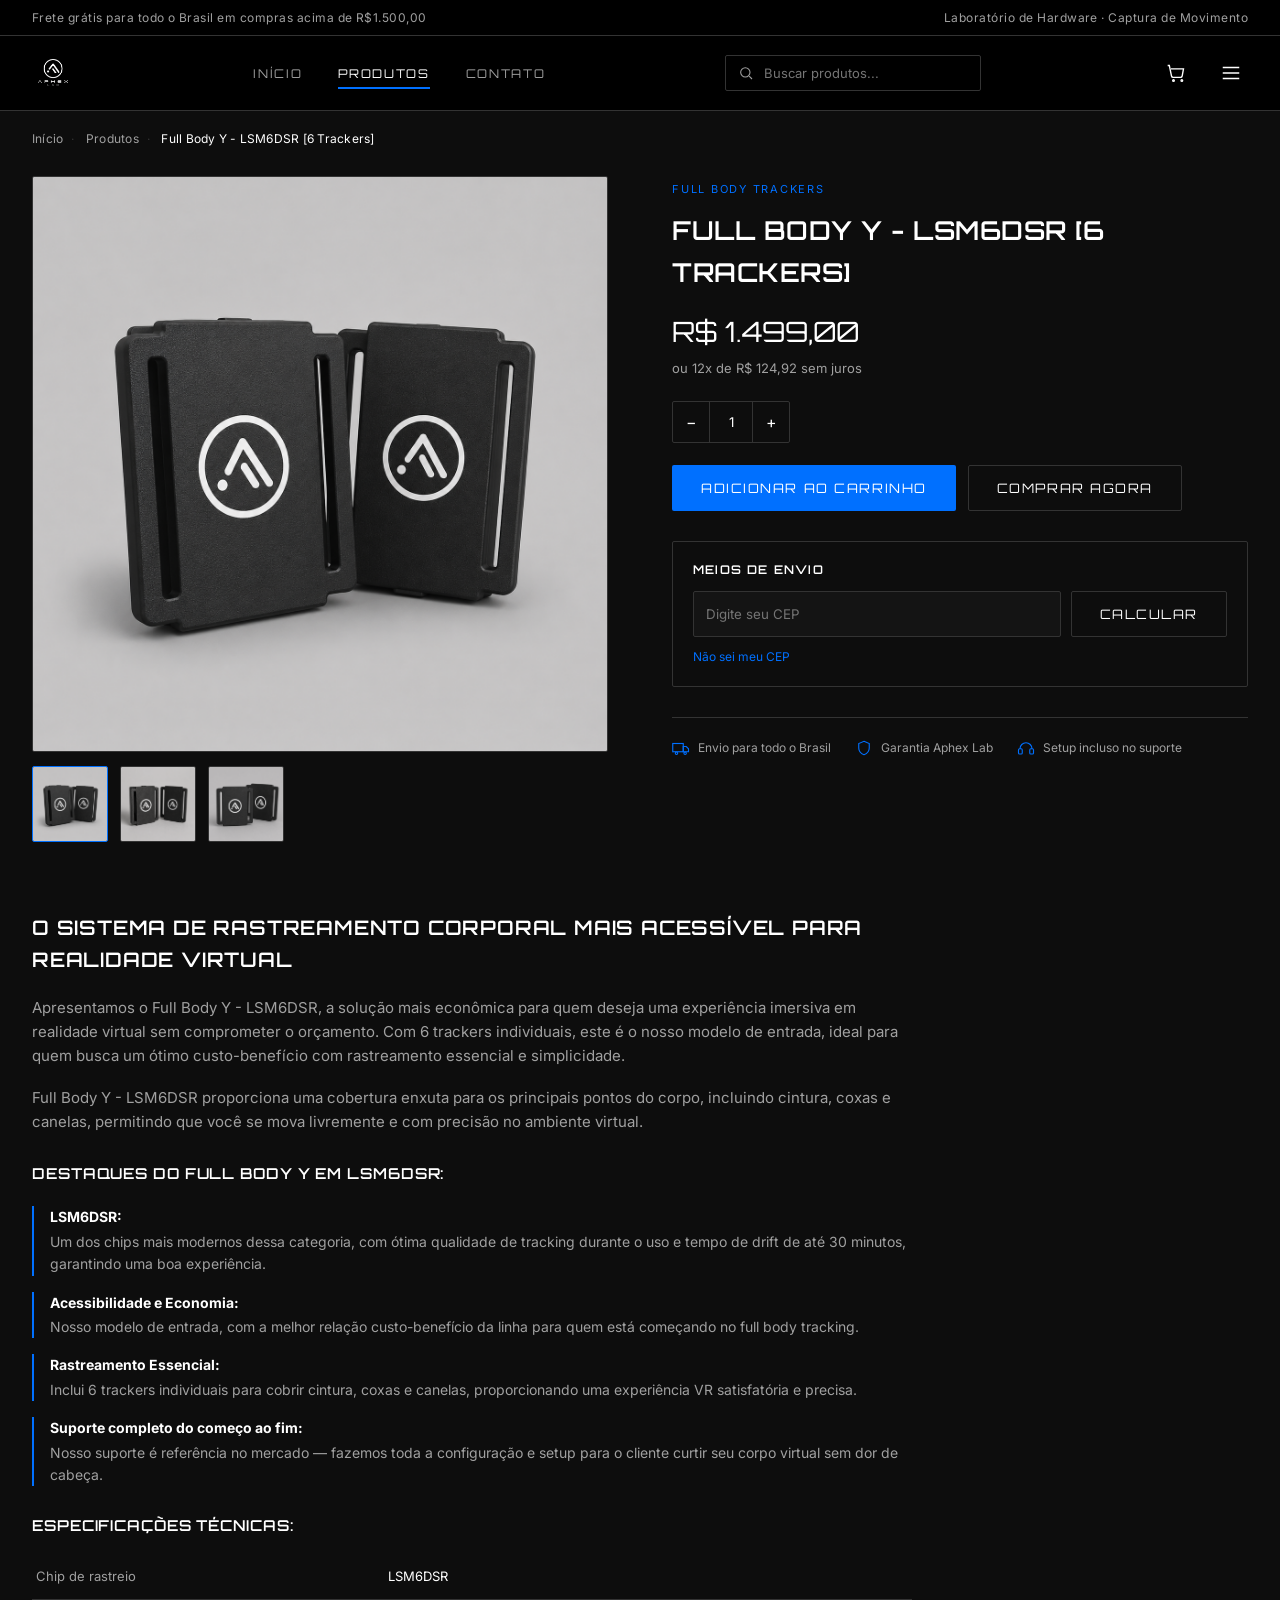
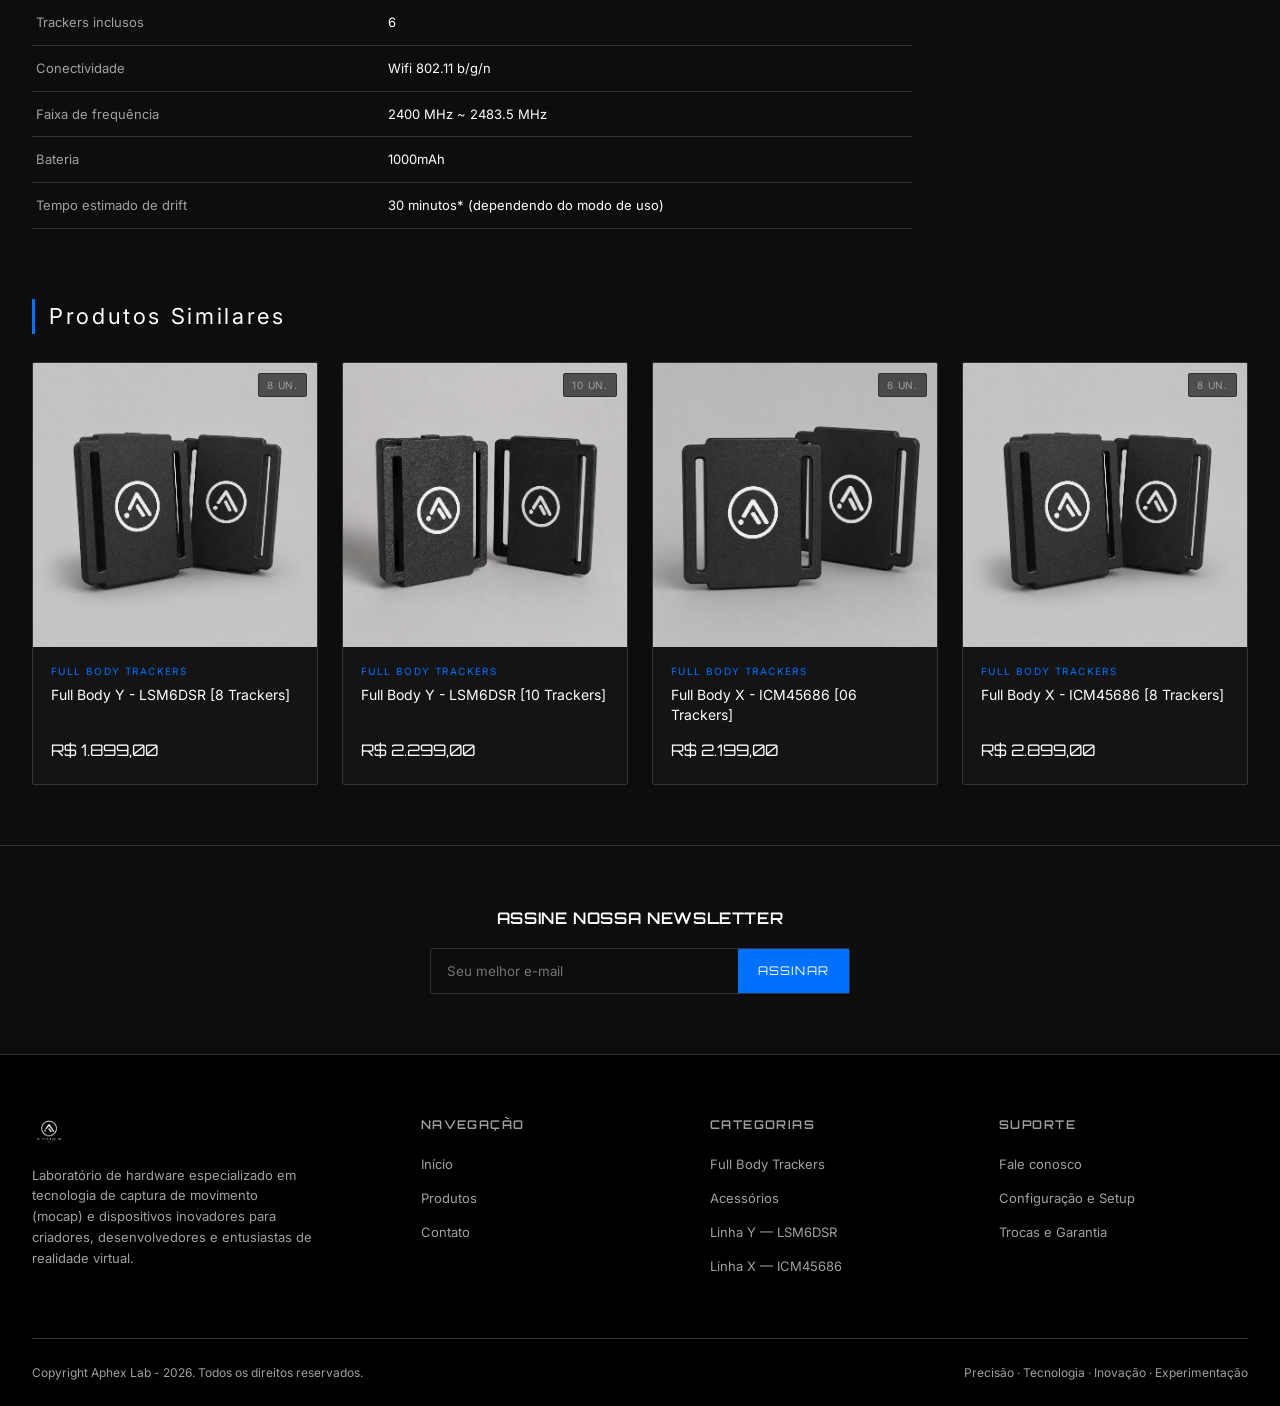
==== produto.html @ 9839299f "first commit" ====
<!doctype html>
<html lang="pt-BR">
<head>
<meta charset="UTF-8">
<meta name="viewport" content="width=device-width, initial-scale=1.0">
<title id="page-title">Produto — Aphex Lab</title>
<link rel="icon" href="assets/img/brand/logo-dark-bg.png">
<link rel="preconnect" href="https://fonts.googleapis.com">
<link href="https://fonts.googleapis.com/css2?family=Orbitron:wght@500;600;700;800&family=Inter:wght@400;500;600&display=swap" rel="stylesheet">
<link rel="stylesheet" href="assets/css/style.css">
<noscript><style>.reveal{opacity:1!important;transform:none!important;}</style></noscript>
</head>
<body>

<div id="site-header"></div>

<div class="container">
  <div class="breadcrumb" id="breadcrumb"></div>
</div>

<section class="section-tight" style="padding-top:0;">
  <div class="container">
    <div class="product-detail" id="product-detail"></div>

    <div class="product-description reveal" id="product-description"></div>

    <div class="related" id="related-section">
      <div class="section-title reveal">Produtos Similares</div>
      <div class="products-grid" id="related-grid"></div>
    </div>
  </div>
</section>

<div id="site-footer"></div>

<script src="assets/js/products.js"></script>
<script src="assets/js/main.js"></script>
<script>
  mountLayout("produtos.html");

  const slug = new URLSearchParams(location.search).get("slug") || PRODUCTS[0].slug;
  const product = getProductBySlug(slug) || PRODUCTS[0];
  let activeImage = imgPath(product, product.images[0]);

  document.getElementById("page-title").textContent = `${product.name} — Aphex Lab`;

  document.getElementById("breadcrumb").innerHTML = `
    <a href="index.html">Início</a><span class="sep">·</span>
    <a href="produtos.html">Produtos</a><span class="sep">·</span>
    <span class="current">${product.name}</span>
  `;

  function renderGallery(){
    return `
      <div class="reveal">
        <div class="gallery-main">
          <img id="gallery-main-img" src="${activeImage}" alt="${product.name}">
        </div>
        <div class="gallery-thumbs">
          ${product.images.map((img, i) => `
            <button data-img="${imgPath(product, img)}" class="${imgPath(product, img) === activeImage ? 'active' : ''}">
              <img src="${imgPath(product, img)}" alt="${product.name} - imagem ${i+1}">
            </button>
          `).join("")}
        </div>
      </div>
    `;
  }

  function renderInfo(){
    return `
      <div class="product-info reveal" style="--d:1">
        <span class="cat">${product.category}</span>
        <h1>${product.name}</h1>
        <div class="price-block">
          ${product.oldPrice ? `<span class="price-old" style="font-size:15px;">${formatBRL(product.oldPrice)}</span>` : ""}
          <span class="price">${formatBRL(product.price)}</span>
        </div>
        <div class="installments">ou ${installmentText(product.price)} sem juros</div>

        ${product.stockWarning ? `<div class="stock-alert">⚠ Atenção, última peça!</div>` : ""}

        <div class="qty-row">
          <div class="qty-selector">
            <button id="qty-minus">−</button>
            <input type="text" id="qty-input" value="1" readonly>
            <button id="qty-plus">+</button>
          </div>
        </div>

        <div class="buy-actions">
          <button class="btn btn-primary" id="add-to-cart">Adicionar ao Carrinho</button>
          <button class="btn btn-outline" id="buy-now">Comprar Agora</button>
        </div>

        <div class="shipping-calc">
          <h4>MEIOS DE ENVIO</h4>
          <div class="row">
            <input type="text" placeholder="Digite seu CEP" maxlength="9" id="cep-input">
            <button class="btn btn-outline" id="cep-calc">Calcular</button>
          </div>
          <a class="link" href="https://buscacepinternet.correios.com.br/app/endereco/index.php" target="_blank" rel="noopener">Não sei meu CEP</a>
        </div>

        <div class="trust-row">
          <div>${ICONS.truck}<span>Envio para todo o Brasil</span></div>
          <div>${ICONS.shield}<span>Garantia Aphex Lab</span></div>
          <div>${ICONS.headset}<span>Setup incluso no suporte</span></div>
        </div>
      </div>
    `;
  }

  function renderDescription(){
    return `
      <h2>${product.tagline}</h2>
      <p>${product.intro}</p>
      <p>${product.coverage}</p>

      <h3>Destaques do ${product.name.split(" - ")[0]} em ${product.chip}:</h3>
      <ul class="highlight-list">
        ${product.highlights.map(h => `<li><span><strong>${h.title}:</strong>${h.text}</span></li>`).join("")}
      </ul>

      <h3>Especificações Técnicas:</h3>
      <table class="spec-table">
        <tr><td>Chip de rastreio</td><td>${product.chip}</td></tr>
        <tr><td>Trackers inclusos</td><td>${product.trackers}</td></tr>
        <tr><td>Conectividade</td><td>Wifi 802.11 b/g/n</td></tr>
        <tr><td>Faixa de frequência</td><td>2400 MHz ~ 2483.5 MHz</td></tr>
        <tr><td>Bateria</td><td>${product.battery}</td></tr>
        ${product.drift ? `<tr><td>Tempo estimado de drift</td><td>${product.drift}* (dependendo do modo de uso)</td></tr>` : ""}
      </table>
    `;
  }

  document.getElementById("product-detail").innerHTML = renderGallery() + renderInfo();
  document.getElementById("product-description").innerHTML = renderDescription();
  renderProductGrid(document.getElementById("related-grid"), relatedProducts(product, 4));
  refreshReveal();

  // Gallery thumbnail switching
  document.querySelectorAll(".gallery-thumbs button").forEach(btn => {
    btn.addEventListener("click", () => {
      activeImage = btn.dataset.img;
      document.getElementById("gallery-main-img").src = activeImage;
      document.querySelectorAll(".gallery-thumbs button").forEach(b => b.classList.remove("active"));
      btn.classList.add("active");
    });
  });

  // Quantity selector
  const qtyInput = document.getElementById("qty-input");
  document.getElementById("qty-minus").addEventListener("click", () => {
    qtyInput.value = Math.max(1, parseInt(qtyInput.value) - 1);
  });
  document.getElementById("qty-plus").addEventListener("click", () => {
    qtyInput.value = parseInt(qtyInput.value) + 1;
  });

  // Add to cart / buy now
  document.getElementById("add-to-cart").addEventListener("click", () => {
    addToCart(product, parseInt(qtyInput.value));
  });
  document.getElementById("buy-now").addEventListener("click", () => {
    addToCart(product, parseInt(qtyInput.value));
  });

  // Fake shipping calc
  document.getElementById("cep-calc").addEventListener("click", () => {
    const cep = document.getElementById("cep-input").value.trim();
    if (cep.length < 8){ showToast("Digite um CEP válido"); return; }
    showToast("Frete calculado: Sedex — 3 a 6 dias úteis");
  });
</script>
</body>
</html>
---- assets/css/style.css ----
/* ==========================================================================
   Aphex Lab — Design System
   Fonts: Orbitron (titles/logo) · Inter (body)
   Palette: #FFFFFF · #1A1A1A · #333333 · #A0A0A0 · #0070FF
   ========================================================================== */

:root{
  --white:#FFFFFF;
  --black-1:#1A1A1A;   /* card / surface */
  --black-2:#333333;   /* border / divider */
  --gray:#A0A0A0;      /* secondary text */
  --blue:#0070FF;      /* accent */
  --blue-dim:#0057c7;
  --bg:#0D0D0D;         /* page background, near-black */
  --bg-elev:#141414;

  --font-title:'Orbitron', sans-serif;
  --font-body:'Inter', sans-serif;

  --radius:2px;
  --container:1280px;
}

*,*::before,*::after{ box-sizing:border-box; }
html{ scroll-behavior:smooth; }

body{
  margin:0;
  background:var(--bg);
  color:var(--white);
  font-family:var(--font-body);
  font-size:15px;
  line-height:1.6;
  -webkit-font-smoothing:antialiased;
}

img{ max-width:100%; display:block; }
a{ color:inherit; text-decoration:none; }
ul{ list-style:none; margin:0; padding:0; }
button{ font-family:inherit; cursor:pointer; }
input,select,textarea{ font-family:inherit; }

.container{
  max-width:var(--container);
  margin:0 auto;
  padding:0 32px;
}

.eyebrow{
  font-family:var(--font-title);
  font-size:12px;
  letter-spacing:.28em;
  text-transform:uppercase;
  color:var(--gray);
}

h1,h2,h3,h4{
  font-family:var(--font-title);
  text-transform:uppercase;
  letter-spacing:.04em;
  margin:0 0 .5em;
  font-weight:600;
}

.section-title{
  font-size:22px;
  letter-spacing:.12em;
  color:var(--white);
  border-left:3px solid var(--blue);
  padding-left:14px;
  margin-bottom:28px;
}

.btn{
  display:inline-flex;
  align-items:center;
  justify-content:center;
  gap:8px;
  padding:14px 28px;
  font-family:var(--font-title);
  font-size:13px;
  letter-spacing:.12em;
  text-transform:uppercase;
  border-radius:var(--radius);
  border:1px solid transparent;
  transition:all .18s ease;
}
.btn-primary{
  background:var(--blue);
  color:var(--white);
}
.btn-primary:hover{ background:var(--blue-dim); }
.btn-outline{
  background:transparent;
  border-color:var(--black-2);
  color:var(--white);
}
.btn-outline:hover{ border-color:var(--white); }
.btn-block{ width:100%; }
.btn[disabled]{ opacity:.4; cursor:not-allowed; }

/* ---------------------------- Top utility bar --------------------------- */
.topbar{
  background:#000;
  border-bottom:1px solid var(--black-2);
  font-size:12px;
  color:var(--gray);
  letter-spacing:.04em;
}
.topbar .container{
  display:flex;
  justify-content:space-between;
  padding-top:8px;
  padding-bottom:8px;
}

/* ---------------------------------- Header ------------------------------ */
header.site-header{
  background:#000;
  border-bottom:1px solid var(--black-2);
  position:sticky;
  top:0;
  z-index:100;
  transition:box-shadow .25s ease;
}
header.site-header.scrolled{
  box-shadow:0 12px 30px -18px rgba(0,0,0,.9);
}
.header-inner{
  display:flex;
  align-items:center;
  justify-content:space-between;
  gap:24px;
  padding:16px 32px;
}
.logo{
  display:flex;
  align-items:center;
  gap:12px;
}
.logo img{ height:42px; width:auto; }
.logo-text{
  font-family:var(--font-title);
  font-size:18px;
  letter-spacing:.22em;
  line-height:1.1;
}
.logo-text small{
  display:block;
  font-size:9px;
  color:var(--gray);
  letter-spacing:.32em;
}

.main-nav ul{
  display:flex;
  gap:36px;
}
.main-nav a{
  font-family:var(--font-title);
  font-size:12px;
  letter-spacing:.14em;
  text-transform:uppercase;
  color:var(--gray);
  padding:6px 0;
  border-bottom:2px solid transparent;
  transition:color .15s ease, border-color .15s ease;
}
.main-nav a:hover,
.main-nav a.active{
  color:var(--white);
  border-color:var(--blue);
}

.header-actions{
  display:flex;
  align-items:center;
  gap:22px;
}
.header-actions button{
  background:none;
  border:none;
  color:var(--white);
  position:relative;
  display:flex;
  align-items:center;
}
.header-actions svg{ width:20px; height:20px; }
.cart-count{
  position:absolute;
  top:-8px;
  right:-10px;
  background:var(--blue);
  color:var(--white);
  font-size:10px;
  font-family:var(--font-title);
  min-width:16px;
  height:16px;
  border-radius:50%;
  display:flex;
  align-items:center;
  justify-content:center;
  padding:0 3px;
}
.nav-toggle{ display:none; background:none; border:none; }
.nav-toggle svg{ width:22px; height:22px; }

.mobile-nav{ display:none; }
.mobile-nav.open{
  display:block;
  border-top:1px solid var(--black-2);
  background:#000;
}
.mobile-nav ul{ padding:8px 20px 16px; }
.mobile-nav li{ border-bottom:1px solid var(--black-2); }
.mobile-nav a{
  display:block;
  padding:14px 4px;
  font-family:var(--font-title);
  font-size:13px;
  letter-spacing:.1em;
  text-transform:uppercase;
  color:var(--gray);
}
.mobile-nav a.active{ color:var(--blue); }

.search-box{
  display:flex;
  align-items:center;
  gap:8px;
  border:1px solid var(--black-2);
  border-radius:var(--radius);
  padding:8px 12px;
  min-width:220px;
}
.search-box input{
  background:none;
  border:none;
  outline:none;
  color:var(--white);
  width:100%;
  font-size:13px;
}
.search-box svg{ width:16px; height:16px; color:var(--gray); flex-shrink:0; }

/* --------------------------------- Breadcrumb ---------------------------- */
.breadcrumb{
  font-size:12px;
  color:var(--gray);
  padding:18px 0;
  letter-spacing:.02em;
}
.breadcrumb a{ color:var(--gray); }
.breadcrumb a:hover{ color:var(--blue); }
.breadcrumb span.sep{ margin:0 8px; color:var(--black-2); }
.breadcrumb .current{ color:var(--white); }

/* ----------------------------------- Hero -------------------------------- */
.hero{
  position:relative;
  padding:120px 0 100px;
  text-align:center;
  overflow:hidden;
  background:#000;
  border-bottom:1px solid var(--black-2);
}
.hero-decor{
  position:absolute; inset:0;
  z-index:0;
  pointer-events:none;
}
.hero-decor::before{
  content:"";
  position:absolute; inset:0;
  background:radial-gradient(ellipse 55% 50% at 50% 22%, rgba(0,112,255,.22), transparent 70%);
}
.hero-decor::after{
  content:"";
  position:absolute; inset:0;
  background-image:radial-gradient(rgba(255,255,255,.06) 1px, transparent 1px);
  background-size:28px 28px;
  -webkit-mask-image:radial-gradient(ellipse 60% 55% at 50% 24%, black 30%, transparent 82%);
  mask-image:radial-gradient(ellipse 60% 55% at 50% 24%, black 30%, transparent 82%);
}
.hero-ring{
  position:absolute;
  left:50%; top:6%;
  transform:translateX(-50%);
  border-radius:50%;
  border:1px solid rgba(255,255,255,.06);
  z-index:0;
  pointer-events:none;
}
.hero-ring.ring-1{ width:460px; height:460px; }
.hero-ring.ring-2{ width:700px; height:700px; top:-4%; border-color:rgba(0,112,255,.10); }

.hero-content{ position:relative; z-index:1; }

.hero-badge{
  width:104px; height:104px;
  margin:0 auto 30px;
  display:flex; align-items:center; justify-content:center;
  background:#000;
  border:1px solid var(--black-2);
  border-radius:8px;
  box-shadow:0 0 50px -14px rgba(0,112,255,.45);
}
.hero-badge img{ width:76%; height:76%; object-fit:contain; }

.hero-content .eyebrow{ margin-bottom:14px; }
.hero-content h1{
  font-size:clamp(28px,4vw,46px);
  max-width:820px;
  margin:0 auto 18px;
  line-height:1.25;
}
.hero-content h1 .accent{ color:var(--blue); }
.hero-content p{
  color:var(--gray);
  max-width:560px;
  margin:0 auto 34px;
  font-size:16px;
}
.hero-actions{
  display:flex;
  gap:16px;
  justify-content:center;
  flex-wrap:wrap;
}

/* --------------------------------- Sections ------------------------------ */
section{ padding:80px 0; }
.section-tight{ padding:60px 0; }
.section-alt{ background:#000; border-top:1px solid var(--black-2); border-bottom:1px solid var(--black-2); }

.about-grid{
  display:grid;
  grid-template-columns:1fr 1fr;
  gap:60px;
  align-items:center;
}
.about-grid p{ color:var(--gray); margin-bottom:16px; }

.values-row{
  display:grid;
  grid-template-columns:repeat(4,1fr);
  gap:24px;
  margin-top:48px;
}
.value-card{
  text-align:center;
  padding:28px 16px;
  border:1px solid var(--black-2);
  border-radius:var(--radius);
  transition:border-color .2s ease, transform .2s ease;
}
.value-card:hover{ border-color:var(--blue); transform:translateY(-3px); }
.value-card svg{ width:34px; height:34px; margin-bottom:14px; color:var(--blue); }
.value-card h4{ font-size:13px; letter-spacing:.14em; margin-bottom:6px; }
.value-card p{ color:var(--gray); font-size:13px; margin:0; }

/* ------------------------------- Product grid ----------------------------- */
.products-grid{
  display:grid;
  grid-template-columns:repeat(4,1fr);
  gap:24px;
}
.product-card{
  background:var(--bg-elev);
  border:1px solid var(--black-2);
  border-radius:var(--radius);
  overflow:hidden;
  transition:border-color .2s ease, transform .2s ease;
  display:flex;
  flex-direction:column;
}
.product-card:hover{ border-color:var(--blue); transform:translateY(-4px); }
.product-card .thumb{
  position:relative;
  aspect-ratio:1/1;
  background:#1c1c1c;
  overflow:hidden;
}
.product-card .thumb img{
  width:100%; height:100%; object-fit:cover;
  transition:transform .35s ease;
}
.product-card:hover .thumb img{ transform:scale(1.05); }
.badge{
  position:absolute;
  top:10px; left:10px;
  background:var(--blue);
  color:var(--white);
  font-family:var(--font-title);
  font-size:11px;
  letter-spacing:.06em;
  padding:4px 9px;
  border-radius:var(--radius);
}
.badge-outline{
  position:absolute;
  top:10px; right:10px;
  border:1px solid var(--black-2);
  background:rgba(0,0,0,.6);
  color:var(--gray);
  font-size:10px;
  letter-spacing:.08em;
  padding:3px 8px;
  border-radius:var(--radius);
  text-transform:uppercase;
}
.product-card .info{
  padding:16px 18px 20px;
  display:flex;
  flex-direction:column;
  gap:6px;
  flex:1;
}
.product-card .cat{
  font-size:10px;
  letter-spacing:.14em;
  text-transform:uppercase;
  color:var(--blue);
}
.product-card .name{
  font-size:14px;
  line-height:1.4;
  min-height:2.6em;
}
.product-card .price-row{
  margin-top:auto;
  padding-top:8px;
  display:flex;
  align-items:baseline;
  gap:8px;
}
.price{
  font-family:var(--font-title);
  font-size:16px;
  color:var(--white);
}
.price-old{
  font-size:12px;
  color:var(--gray);
  text-decoration:line-through;
}

/* ---------------------------- Catalog / listing page ----------------------- */
.catalog-layout{
  display:grid;
  grid-template-columns:240px 1fr;
  gap:40px;
  align-items:start;
}
.filters{
  border:1px solid var(--black-2);
  border-radius:var(--radius);
  padding:24px;
  position:sticky;
  top:100px;
}
.filters h3{
  font-size:12px;
  letter-spacing:.12em;
  color:var(--gray);
  margin-bottom:14px;
}
.filters .filter-group{ margin-bottom:26px; }
.filters .filter-group:last-child{ margin-bottom:0; }
.filters li{ margin-bottom:10px; }
.filters button.filter-link{
  background:none;
  border:none;
  color:var(--gray);
  font-size:13px;
  padding:0;
  display:flex;
  align-items:center;
  gap:8px;
  transition:color .15s ease;
}
.filters button.filter-link::before{
  content:'';
  width:6px; height:6px;
  border:1px solid var(--black-2);
  border-radius:50%;
  display:inline-block;
}
.filters button.filter-link:hover,
.filters button.filter-link.active{ color:var(--white); }
.filters button.filter-link.active::before{ background:var(--blue); border-color:var(--blue); }

.catalog-toolbar{
  display:flex;
  justify-content:space-between;
  align-items:center;
  margin-bottom:24px;
  color:var(--gray);
  font-size:13px;
}

/* -------------------------------- Product page ----------------------------- */
.product-detail{
  display:grid;
  grid-template-columns:1fr 1fr;
  gap:64px;
  padding-top:10px;
}
.gallery-main{
  aspect-ratio:1/1;
  background:var(--bg-elev);
  border:1px solid var(--black-2);
  border-radius:var(--radius);
  overflow:hidden;
  margin-bottom:14px;
}
.gallery-main img{ width:100%; height:100%; object-fit:cover; }
.gallery-thumbs{
  display:flex;
  gap:12px;
}
.gallery-thumbs button{
  width:76px; height:76px;
  background:var(--bg-elev);
  border:1px solid var(--black-2);
  border-radius:var(--radius);
  overflow:hidden;
  padding:0;
}
.gallery-thumbs button.active,
.gallery-thumbs button:hover{ border-color:var(--blue); }
.gallery-thumbs img{ width:100%; height:100%; object-fit:cover; }

.product-info .cat{
  color:var(--blue);
  font-size:11px;
  letter-spacing:.16em;
  text-transform:uppercase;
}
.product-info h1{
  font-size:26px;
  margin:10px 0 16px;
  letter-spacing:.02em;
}
.price-block{
  display:flex;
  align-items:baseline;
  gap:12px;
  margin-bottom:4px;
}
.price-block .price{ font-size:28px; }
.installments{ color:var(--gray); font-size:13px; margin-bottom:22px; }

.stock-alert{
  display:inline-flex;
  align-items:center;
  gap:8px;
  color:#ff9f43;
  font-size:12px;
  letter-spacing:.04em;
  border:1px solid #ff9f4340;
  background:#ff9f4312;
  padding:6px 12px;
  border-radius:var(--radius);
  margin-bottom:22px;
}

.qty-row{
  display:flex;
  align-items:center;
  gap:16px;
  margin-bottom:22px;
}
.qty-selector{
  display:flex;
  align-items:center;
  border:1px solid var(--black-2);
  border-radius:var(--radius);
}
.qty-selector button{
  background:none; border:none; color:var(--white);
  width:36px; height:40px; font-size:16px;
}
.qty-selector input{
  width:44px; text-align:center;
  background:none; border:none; color:var(--white);
  border-left:1px solid var(--black-2);
  border-right:1px solid var(--black-2);
  height:40px;
}

.buy-actions{ display:flex; gap:12px; margin-bottom:30px; }

.shipping-calc{
  border:1px solid var(--black-2);
  border-radius:var(--radius);
  padding:18px 20px;
  margin-bottom:30px;
}
.shipping-calc h4{ font-size:12px; letter-spacing:.1em; margin-bottom:12px; }
.shipping-calc .row{ display:flex; gap:10px; }
.shipping-calc input{
  flex:1;
  background:var(--bg-elev);
  border:1px solid var(--black-2);
  color:var(--white);
  padding:10px 12px;
  border-radius:var(--radius);
}
.shipping-calc .link{ font-size:12px; color:var(--blue); margin-top:10px; display:inline-block; }

.trust-row{
  display:flex;
  gap:24px;
  color:var(--gray);
  font-size:12px;
  border-top:1px solid var(--black-2);
  padding-top:20px;
}
.trust-row div{ display:flex; align-items:center; gap:8px; }
.trust-row svg{ width:18px; height:18px; color:var(--blue); }

/* -------------------------------- Description ------------------------------ */
.product-description{
  padding-top:70px;
  max-width:880px;
}
.product-description h2{ font-size:20px; margin-bottom:20px; }
.product-description p{ color:var(--gray); margin-bottom:18px; }
.product-description h3{
  font-size:15px;
  color:var(--white);
  margin:28px 0 14px;
  letter-spacing:.06em;
}
.highlight-list{ display:grid; gap:16px; margin:20px 0; }
.highlight-list li{
  display:flex;
  gap:14px;
  color:var(--gray);
  font-size:14px;
  border-left:2px solid var(--blue);
  padding-left:16px;
}
.highlight-list strong{ color:var(--white); display:block; margin-bottom:2px; }

.spec-table{
  width:100%;
  border-collapse:collapse;
  margin-top:16px;
  font-size:13px;
}
.spec-table tr{ border-bottom:1px solid var(--black-2); }
.spec-table td{ padding:12px 4px; }
.spec-table td:first-child{ color:var(--gray); width:40%; }
.spec-table td:last-child{ color:var(--white); }

/* -------------------------------- Related ------------------------------ */
.related{ padding-top:70px; }

/* --------------------------------- Contact ------------------------------ */
.contact-grid{
  display:grid;
  grid-template-columns:1fr 1fr;
  gap:60px;
}
.contact-info-card{
  border:1px solid var(--black-2);
  border-radius:var(--radius);
  padding:28px;
  margin-bottom:16px;
}
.contact-info-card h4{ font-size:12px; letter-spacing:.12em; margin-bottom:8px; color:var(--blue); }
.contact-info-card p{ color:var(--gray); margin:0; }

.form-field{ margin-bottom:20px; }
.form-field label{
  display:block;
  font-size:12px;
  letter-spacing:.08em;
  text-transform:uppercase;
  color:var(--gray);
  margin-bottom:8px;
}
.form-field input,
.form-field textarea{
  width:100%;
  background:var(--bg-elev);
  border:1px solid var(--black-2);
  color:var(--white);
  padding:12px 14px;
  border-radius:var(--radius);
  outline:none;
  transition:border-color .15s ease;
}
.form-field input:focus,
.form-field textarea:focus{ border-color:var(--blue); }
.form-field textarea{ min-height:140px; resize:vertical; }
.form-note{ font-size:12px; color:var(--gray); margin-top:10px; }

/* ---------------------------------- Newsletter --------------------------------- */
.newsletter{
  text-align:center;
  padding:60px 0;
  border-top:1px solid var(--black-2);
}
.newsletter h3{ font-size:16px; margin-bottom:16px; }
.newsletter-form{
  display:flex;
  max-width:420px;
  margin:0 auto;
  border:1px solid var(--black-2);
  border-radius:var(--radius);
  overflow:hidden;
}
.newsletter-form input{
  flex:1;
  background:none;
  border:none;
  color:var(--white);
  padding:14px 16px;
  outline:none;
}
.newsletter-form button{
  background:var(--blue);
  color:var(--white);
  border:none;
  padding:0 20px;
  font-family:var(--font-title);
  font-size:12px;
  letter-spacing:.1em;
  text-transform:uppercase;
}

/* ------------------------------------ Footer ------------------------------------ */
footer.site-footer{
  background:#000;
  border-top:1px solid var(--black-2);
  padding:60px 0 24px;
}
.footer-grid{
  display:grid;
  grid-template-columns:1.4fr 1fr 1fr 1fr;
  gap:40px;
  margin-bottom:50px;
}
.footer-grid h4{
  font-size:12px;
  letter-spacing:.12em;
  color:var(--gray);
  margin-bottom:18px;
}
.footer-grid li{ margin-bottom:10px; }
.footer-grid a{ color:var(--gray); font-size:13px; }
.footer-grid a:hover{ color:var(--blue); }
.footer-about p{ color:var(--gray); font-size:13px; max-width:280px; }
.footer-logo{ height:34px; margin-bottom:16px; }
.footer-bottom{
  border-top:1px solid var(--black-2);
  padding-top:24px;
  display:flex;
  justify-content:space-between;
  color:var(--gray);
  font-size:12px;
  flex-wrap:wrap;
  gap:10px;
}

/* --------------------------------- Cart drawer ---------------------------------- */
.cart-overlay{
  position:fixed; inset:0;
  background:rgba(0,0,0,.6);
  opacity:0; pointer-events:none;
  transition:opacity .2s ease;
  z-index:200;
}
.cart-overlay.open{ opacity:1; pointer-events:auto; }
.cart-drawer{
  position:fixed; top:0; right:0; bottom:0;
  width:380px; max-width:90vw;
  background:var(--bg-elev);
  border-left:1px solid var(--black-2);
  transform:translateX(100%);
  transition:transform .25s ease;
  z-index:201;
  display:flex;
  flex-direction:column;
}
.cart-drawer.open{ transform:translateX(0); }
.cart-head{
  display:flex; justify-content:space-between; align-items:center;
  padding:20px 22px;
  border-bottom:1px solid var(--black-2);
}
.cart-head h3{ font-size:14px; margin:0; }
.cart-head button{ background:none; border:none; color:var(--white); font-size:20px; }
.cart-items{ flex:1; overflow-y:auto; padding:16px 22px; }
.cart-item{
  display:flex; gap:12px;
  padding:14px 0;
  border-bottom:1px solid var(--black-2);
}
.cart-item img{ width:56px; height:56px; object-fit:cover; border-radius:var(--radius); background:#1c1c1c; }
.cart-item .name{ font-size:13px; margin-bottom:4px; }
.cart-item .price{ font-size:13px; }
.cart-item .remove{ background:none; border:none; color:var(--gray); font-size:11px; text-decoration:underline; margin-top:6px; }
.cart-empty{ color:var(--gray); text-align:center; padding:60px 0; font-size:13px; }
.cart-foot{ padding:20px 22px; border-top:1px solid var(--black-2); }
.cart-total{ display:flex; justify-content:space-between; margin-bottom:16px; font-family:var(--font-title); }

/* ----------------------------------- Toast --------------------------------------- */
.toast{
  position:fixed; bottom:24px; right:24px;
  background:var(--white); color:#000;
  padding:14px 20px;
  border-radius:var(--radius);
  font-size:13px;
  transform:translateY(120%);
  transition:transform .25s ease;
  z-index:300;
  display:flex; align-items:center; gap:10px;
}
.toast.show{ transform:translateY(0); }
.toast svg{ width:16px; height:16px; color:var(--blue); }

/* -------------------------------------- Misc -------------------------------------- */
.page-hero{
  padding:50px 0 40px;
  background:#000;
  border-bottom:1px solid var(--black-2);
}
.page-hero h1{ font-size:24px; margin:0; }
.page-hero p{ color:var(--gray); margin:10px 0 0; }

/* -------------------------------- Scroll reveal -------------------------------- */
/* Uses `animation` rather than `transition` so it never clobbers a card's own
   hover transition (border-color / lift), which shares the `transition` shorthand. */
.reveal{ opacity:0; transform:translateY(22px); }
.reveal.is-visible{
  animation:revealIn .6s ease forwards;
  animation-delay:calc(var(--d,0) * 90ms);
}
@keyframes revealIn{
  from{ opacity:0; transform:translateY(22px); }
  to{ opacity:1; transform:translateY(0); }
}
@media (prefers-reduced-motion:reduce){
  .reveal, .reveal.is-visible{ opacity:1; transform:none; animation:none; }
}

/* -------------------------------- Back to top ---------------------------------- */
.back-to-top{
  position:fixed;
  right:24px; bottom:24px;
  width:46px; height:46px;
  border-radius:50%;
  background:var(--blue);
  color:var(--white);
  border:none;
  display:flex; align-items:center; justify-content:center;
  opacity:0;
  pointer-events:none;
  transform:translateY(12px);
  transition:opacity .25s ease, transform .25s ease, background .15s ease;
  z-index:150;
  box-shadow:0 10px 24px -8px rgba(0,112,255,.55);
}
.back-to-top:hover{ background:var(--blue-dim); }
.back-to-top.show{ opacity:1; pointer-events:auto; transform:translateY(0); }
.back-to-top svg{ width:18px; height:18px; }

/* ------------------------------------ Responsive ---------------------------------- */
@media (max-width:980px){
  .about-grid{ grid-template-columns:1fr; }
  .values-row{ grid-template-columns:repeat(2,1fr); }
  .products-grid{ grid-template-columns:repeat(2,1fr); }
  .catalog-layout{ grid-template-columns:1fr; }
  .filters{ position:static; }
  .product-detail{ grid-template-columns:1fr; gap:36px; }
  .footer-grid{ grid-template-columns:1fr 1fr; }
  .contact-grid{ grid-template-columns:1fr; }
}
@media (max-width:720px){
  .header-inner{ padding:14px 20px; }
  .main-nav{ display:none; }
  .search-box{ display:none; }
  .nav-toggle{ display:flex; align-items:center; color:var(--white); }
  .container{ padding:0 20px; }
  .products-grid{ grid-template-columns:repeat(2,1fr); gap:14px; }
  .values-row{ grid-template-columns:1fr 1fr; }
  .footer-grid{ grid-template-columns:1fr 1fr; gap:28px; }
  .hero{ padding:76px 0 56px; }
  .hero-ring.ring-1{ width:320px; height:320px; }
  .hero-ring.ring-2{ width:460px; height:460px; }
  .hero-badge{ width:84px; height:84px; }
  .back-to-top{ right:16px; bottom:16px; width:42px; height:42px; }
}
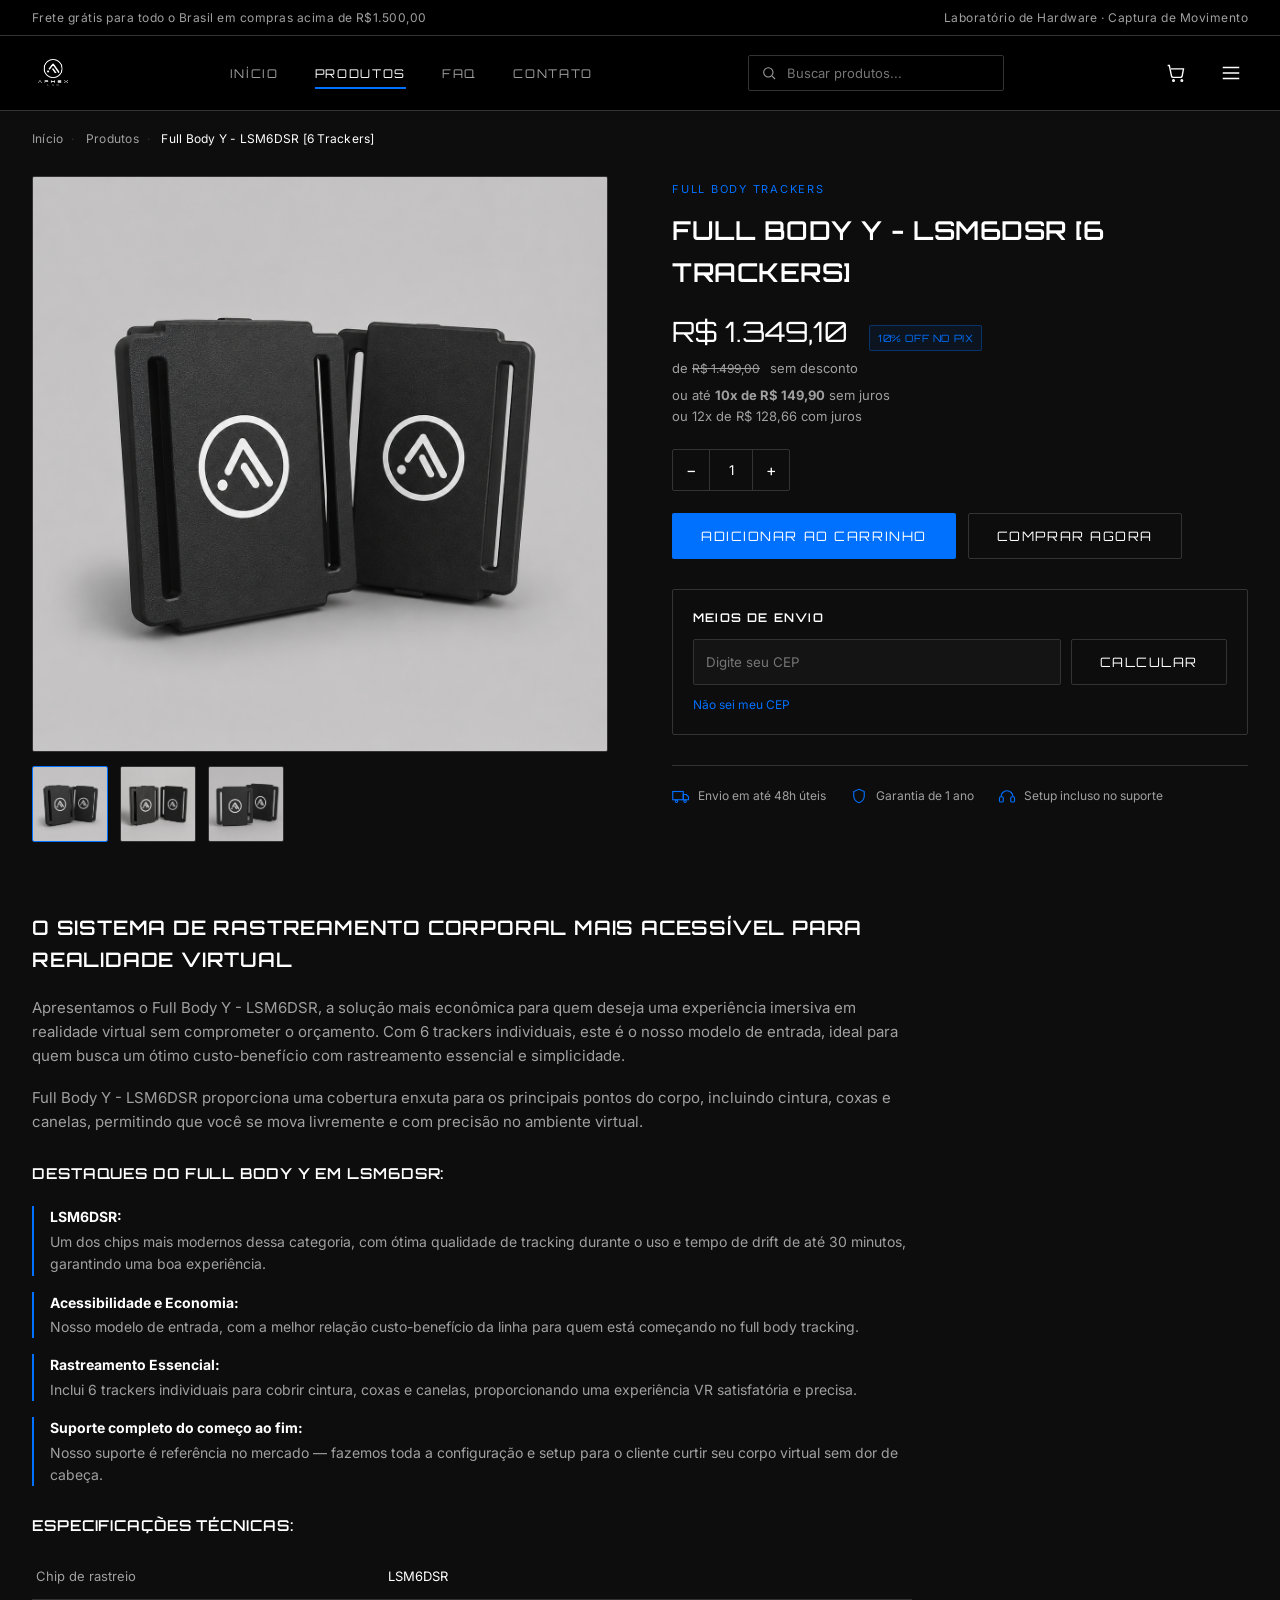
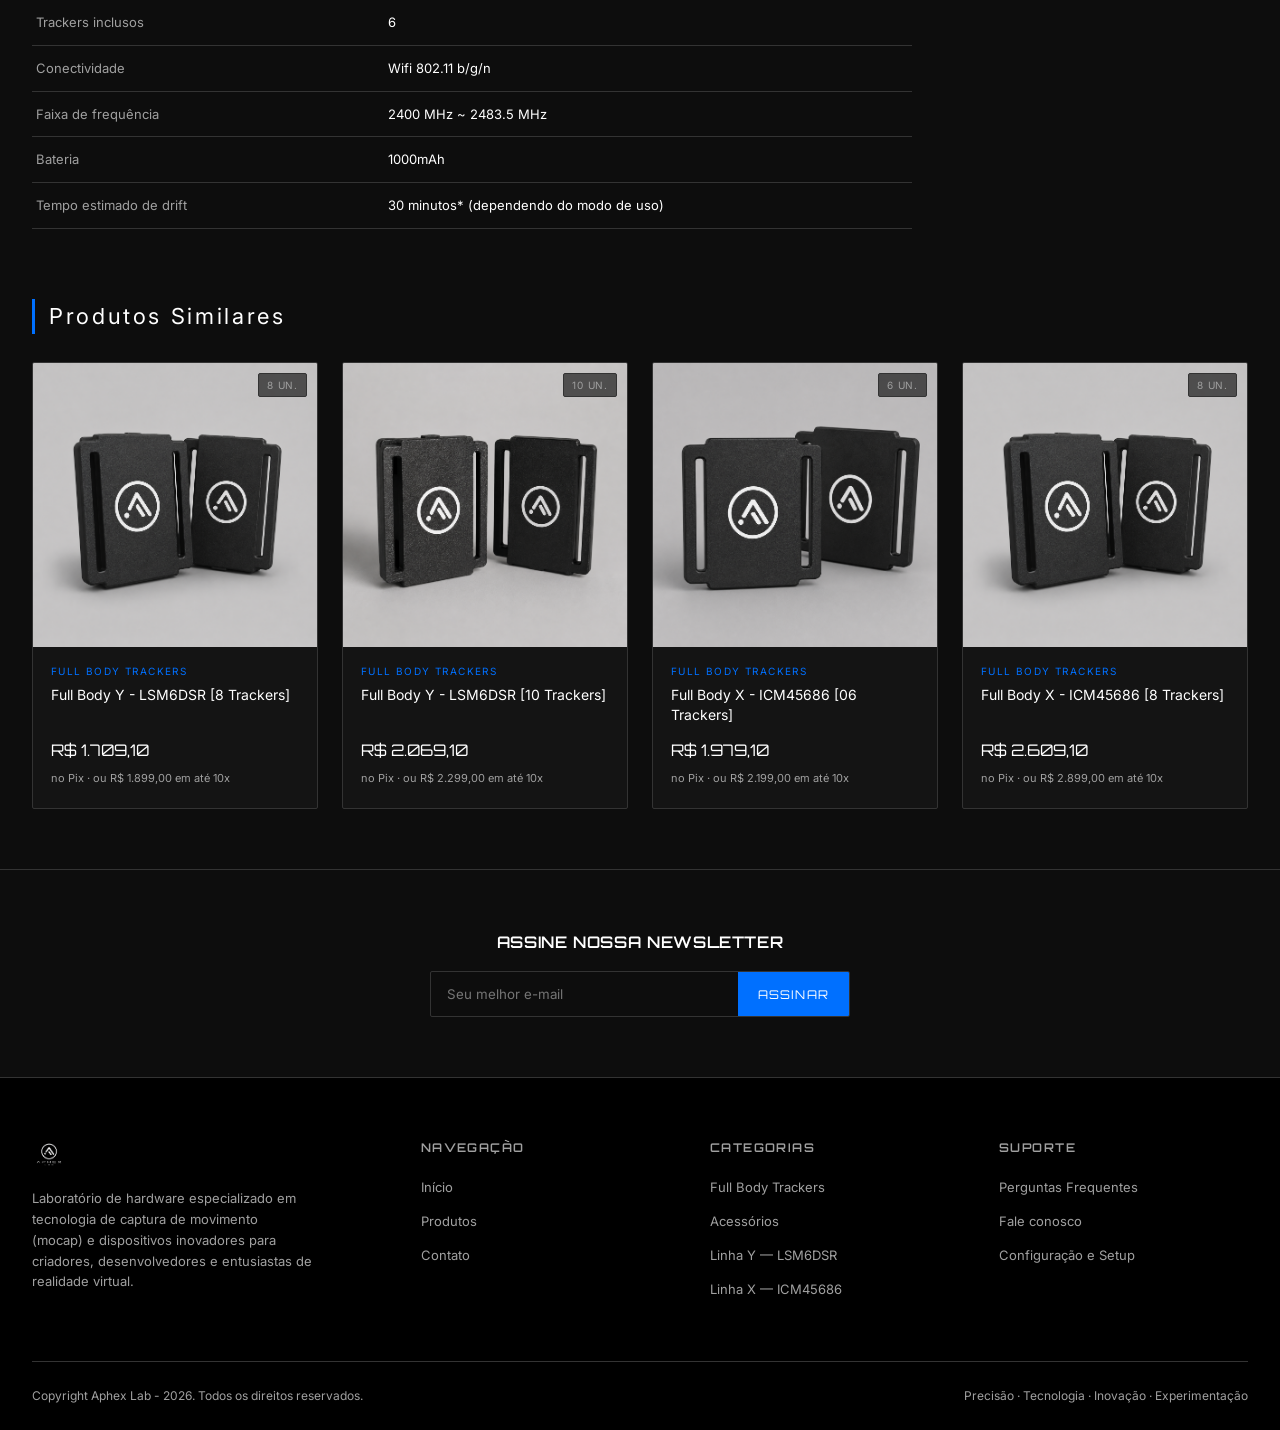
==== commit dbb22929: "Fix hero overlap, add UX interactions, expand site content - Rebuild hero with clean CSS decoration " ====
--- a/produto.html
+++ b/produto.html
@@ -72,11 +72,17 @@
       <div class="product-info reveal" style="--d:1">
         <span class="cat">${product.category}</span>
         <h1>${product.name}</h1>
+
+        ${product.oldPrice ? `<div class="price-cheio-line"><span class="price-old">${formatBRL(product.oldPrice)}</span> preço original</div>` : ""}
         <div class="price-block">
-          ${product.oldPrice ? `<span class="price-old" style="font-size:15px;">${formatBRL(product.oldPrice)}</span>` : ""}
-          <span class="price">${formatBRL(product.price)}</span>
+          <span class="price">${formatBRL(pixPrice(product.price))}</span>
+          <span class="pix-badge">10% OFF NO PIX</span>
         </div>
-        <div class="installments">ou ${installmentText(product.price)} sem juros</div>
+        <div class="price-cheio-line">de <span class="price-old">${formatBRL(product.price)}</span> sem desconto</div>
+        <div class="installments">
+          ou até <strong>10x de ${formatBRL(installments10x(product.price))}</strong> sem juros<br>
+          ou 12x de ${formatBRL(installments12x(product.price))} com juros
+        </div>
 
         ${product.stockWarning ? `<div class="stock-alert">⚠ Atenção, última peça!</div>` : ""}
 
@@ -103,8 +109,8 @@
         </div>
 
         <div class="trust-row">
-          <div>${ICONS.truck}<span>Envio para todo o Brasil</span></div>
-          <div>${ICONS.shield}<span>Garantia Aphex Lab</span></div>
+          <div>${ICONS.truck}<span>Envio em até 48h úteis</span></div>
+          <div>${ICONS.shield}<span>Garantia de 1 ano</span></div>
           <div>${ICONS.headset}<span>Setup incluso no suporte</span></div>
         </div>
       </div>
--- a/assets/css/style.css
+++ b/assets/css/style.css
@@ -328,6 +328,27 @@
   flex-wrap:wrap;
 }
 
+/* ------------------------------- Trust strip ------------------------------ */
+.trust-strip{
+  background:#000;
+  border-bottom:1px solid var(--black-2);
+  padding:22px 0;
+}
+.trust-strip-inner{
+  display:flex;
+  justify-content:space-between;
+  flex-wrap:wrap;
+  gap:20px;
+}
+.trust-strip-item{
+  display:flex;
+  align-items:center;
+  gap:10px;
+  color:var(--gray);
+  font-size:13px;
+}
+.trust-strip-item svg{ width:20px; height:20px; color:var(--blue); flex-shrink:0; }
+
 /* --------------------------------- Sections ------------------------------ */
 section{ padding:80px 0; }
 .section-tight{ padding:60px 0; }
@@ -358,6 +379,59 @@
 .value-card svg{ width:34px; height:34px; margin-bottom:14px; color:var(--blue); }
 .value-card h4{ font-size:13px; letter-spacing:.14em; margin-bottom:6px; }
 .value-card p{ color:var(--gray); font-size:13px; margin:0; }
+
+/* -------------------------------- How it works ----------------------------- */
+.how-grid{
+  display:grid;
+  grid-template-columns:repeat(4,1fr);
+  gap:24px;
+  margin-top:40px;
+}
+.how-step{
+  position:relative;
+  padding:28px 20px;
+  border:1px solid var(--black-2);
+  border-radius:var(--radius);
+}
+.how-step .how-num{
+  position:absolute;
+  top:16px; right:18px;
+  font-family:var(--font-title);
+  font-size:12px;
+  color:var(--black-2);
+}
+.how-step svg{ width:30px; height:30px; color:var(--blue); margin-bottom:16px; }
+.how-step h4{ font-size:13px; letter-spacing:.08em; margin-bottom:8px; }
+.how-step p{ color:var(--gray); font-size:13px; margin:0; }
+.how-note{
+  margin-top:32px;
+  text-align:center;
+  color:var(--gray);
+  font-size:14px;
+}
+.how-note strong{ color:var(--white); }
+
+/* -------------------------------- Compatibility ----------------------------- */
+.compat-block{ margin-top:32px; }
+.compat-block h4{
+  font-size:12px;
+  letter-spacing:.12em;
+  text-transform:uppercase;
+  color:var(--gray);
+  margin-bottom:14px;
+}
+.pill-row{ display:flex; flex-wrap:wrap; gap:10px; }
+.pill{
+  display:inline-flex;
+  align-items:center;
+  padding:8px 16px;
+  border:1px solid var(--black-2);
+  border-radius:20px;
+  font-size:13px;
+  color:var(--white);
+  background:var(--bg-elev);
+}
+.pill-mod{ color:var(--gray); }
 
 /* ------------------------------- Product grid ----------------------------- */
 .products-grid{
@@ -444,6 +518,63 @@
   color:var(--gray);
   text-decoration:line-through;
 }
+.price-note{
+  font-size:11px;
+  color:var(--gray);
+}
+.price-note strong{ color:var(--blue); }
+
+.pix-badge{
+  display:inline-flex;
+  align-items:center;
+  font-family:var(--font-title);
+  font-size:10px;
+  letter-spacing:.06em;
+  color:var(--blue);
+  border:1px solid rgba(0,112,255,.35);
+  background:rgba(0,112,255,.08);
+  padding:4px 8px;
+  border-radius:var(--radius);
+  margin-left:10px;
+  vertical-align:middle;
+}
+.price-cheio-line{
+  color:var(--gray);
+  font-size:13px;
+  margin-bottom:6px;
+}
+.price-cheio-line .price-old{ margin-right:6px; }
+
+/* ------------------------------------- FAQ --------------------------------- */
+.faq-group{ margin-bottom:48px; }
+.faq-group h3{
+  font-size:13px;
+  letter-spacing:.12em;
+  text-transform:uppercase;
+  color:var(--blue);
+  margin-bottom:8px;
+}
+.faq-item{ border-bottom:1px solid var(--black-2); }
+.faq-item summary{
+  list-style:none;
+  cursor:pointer;
+  padding:18px 4px;
+  display:flex;
+  justify-content:space-between;
+  align-items:center;
+  gap:16px;
+  font-size:15px;
+  color:var(--white);
+}
+.faq-item summary::-webkit-details-marker{ display:none; }
+.faq-item summary .chevron{
+  width:18px; height:18px;
+  color:var(--gray);
+  flex-shrink:0;
+  transition:transform .2s ease;
+}
+.faq-item[open] summary .chevron{ transform:rotate(180deg); }
+.faq-answer{ padding:0 4px 20px; color:var(--gray); font-size:14px; line-height:1.7; margin:0; }
 
 /* ---------------------------- Catalog / listing page ----------------------- */
 .catalog-layout{
@@ -498,6 +629,33 @@
   color:var(--gray);
   font-size:13px;
 }
+
+/* ---------------------------- Full pricing table ---------------------------- */
+.pricing-table-block{ margin-bottom:40px; }
+.pricing-table-block:last-child{ margin-bottom:0; }
+.pricing-table-block h3{ font-size:15px; letter-spacing:.06em; margin-bottom:16px; color:var(--white); }
+.table-scroll{ overflow-x:auto; border:1px solid var(--black-2); border-radius:var(--radius); }
+.pricing-table{ width:100%; border-collapse:collapse; min-width:560px; font-size:13px; }
+.pricing-table th{
+  text-align:left;
+  padding:14px 16px;
+  background:#000;
+  color:var(--gray);
+  font-family:var(--font-title);
+  font-size:11px;
+  letter-spacing:.06em;
+  text-transform:uppercase;
+  border-bottom:1px solid var(--black-2);
+  white-space:nowrap;
+}
+.pricing-table td{
+  padding:14px 16px;
+  border-bottom:1px solid var(--black-2);
+  color:var(--white);
+  white-space:nowrap;
+}
+.pricing-table tr:last-child td{ border-bottom:none; }
+.pricing-table td:nth-child(2){ color:var(--blue); font-family:var(--font-title); }
 
 /* -------------------------------- Product page ----------------------------- */
 .product-detail{
@@ -806,7 +964,8 @@
 .cart-item .remove{ background:none; border:none; color:var(--gray); font-size:11px; text-decoration:underline; margin-top:6px; }
 .cart-empty{ color:var(--gray); text-align:center; padding:60px 0; font-size:13px; }
 .cart-foot{ padding:20px 22px; border-top:1px solid var(--black-2); }
-.cart-total{ display:flex; justify-content:space-between; margin-bottom:16px; font-family:var(--font-title); }
+.cart-total{ display:flex; justify-content:space-between; margin-bottom:6px; font-family:var(--font-title); }
+.cart-pix-note{ font-size:11px; color:var(--blue); margin-bottom:16px; }
 
 /* ----------------------------------- Toast --------------------------------------- */
 .toast{
@@ -873,6 +1032,7 @@
 @media (max-width:980px){
   .about-grid{ grid-template-columns:1fr; }
   .values-row{ grid-template-columns:repeat(2,1fr); }
+  .how-grid{ grid-template-columns:repeat(2,1fr); }
   .products-grid{ grid-template-columns:repeat(2,1fr); }
   .catalog-layout{ grid-template-columns:1fr; }
   .filters{ position:static; }
@@ -888,7 +1048,9 @@
   .container{ padding:0 20px; }
   .products-grid{ grid-template-columns:repeat(2,1fr); gap:14px; }
   .values-row{ grid-template-columns:1fr 1fr; }
+  .how-grid{ grid-template-columns:1fr; }
   .footer-grid{ grid-template-columns:1fr 1fr; gap:28px; }
+  .trust-strip-inner{ justify-content:center; text-align:center; }
   .hero{ padding:76px 0 56px; }
   .hero-ring.ring-1{ width:320px; height:320px; }
   .hero-ring.ring-2{ width:460px; height:460px; }
